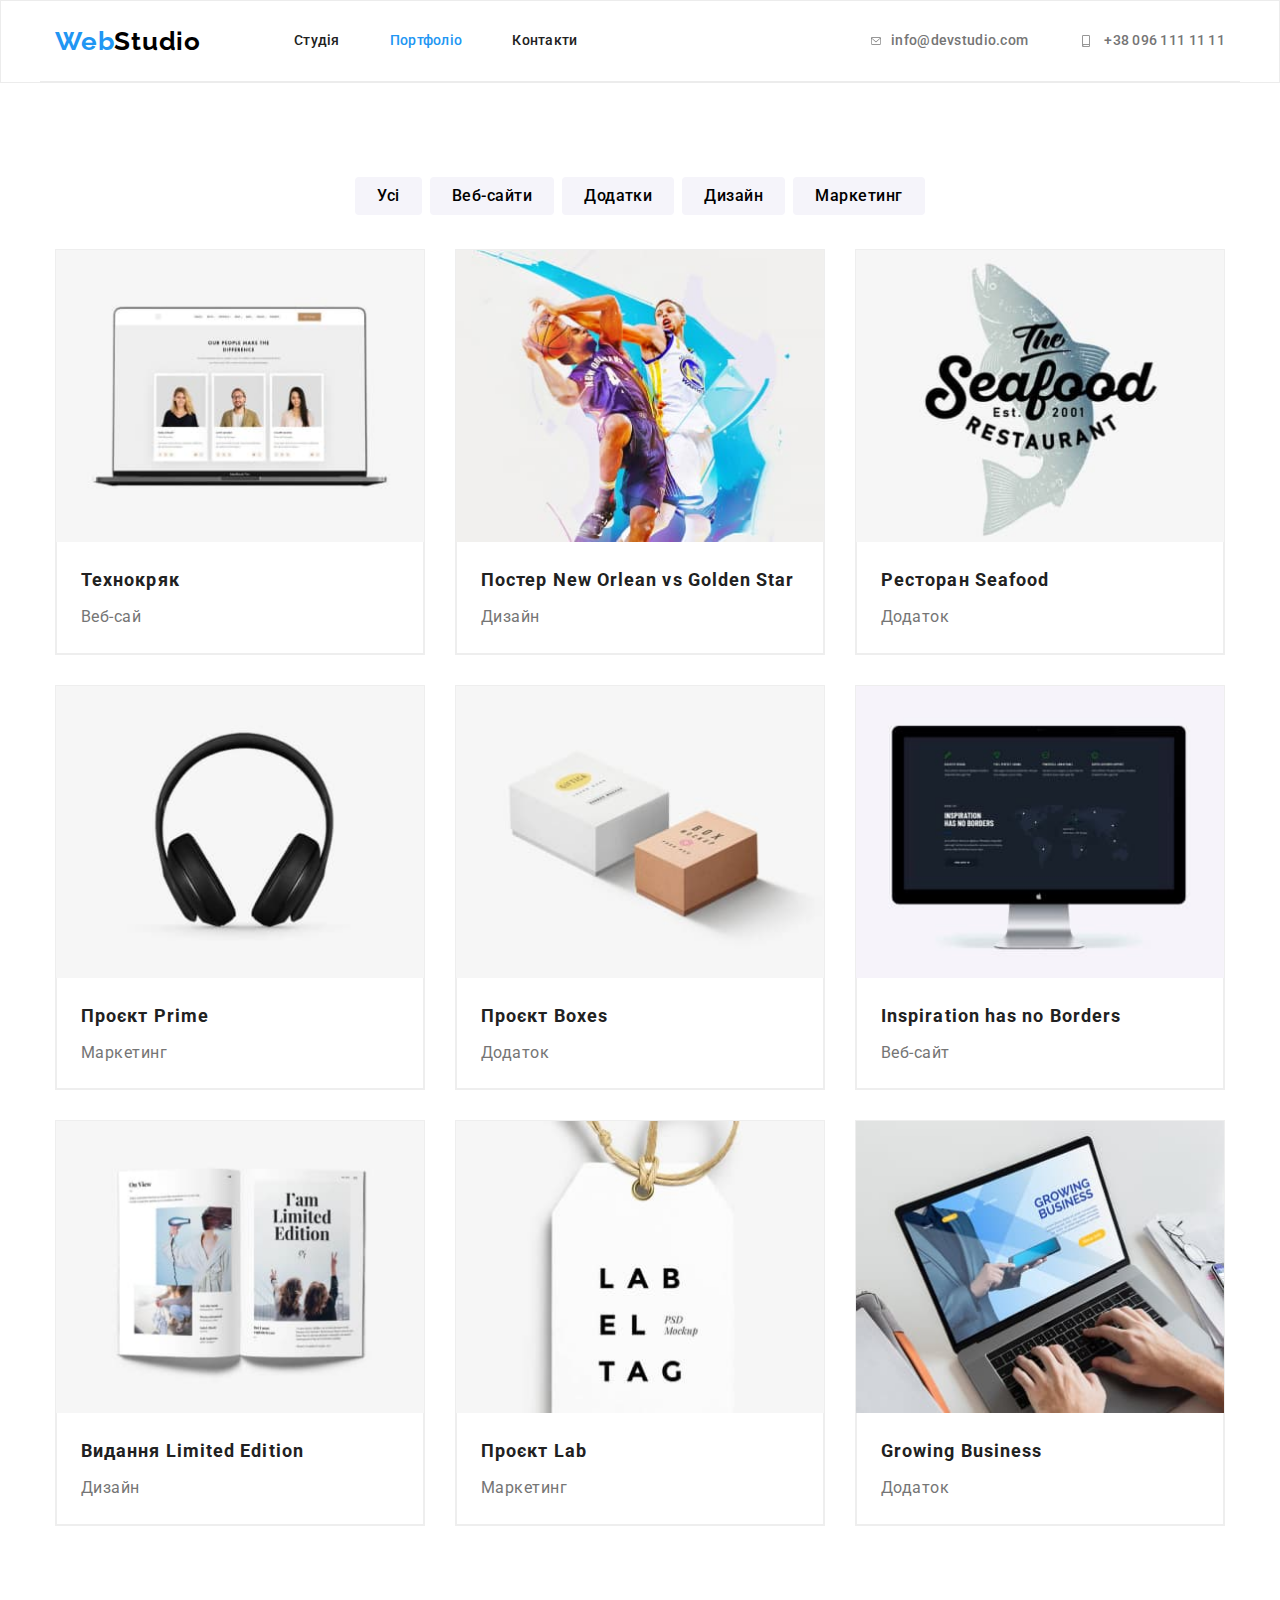
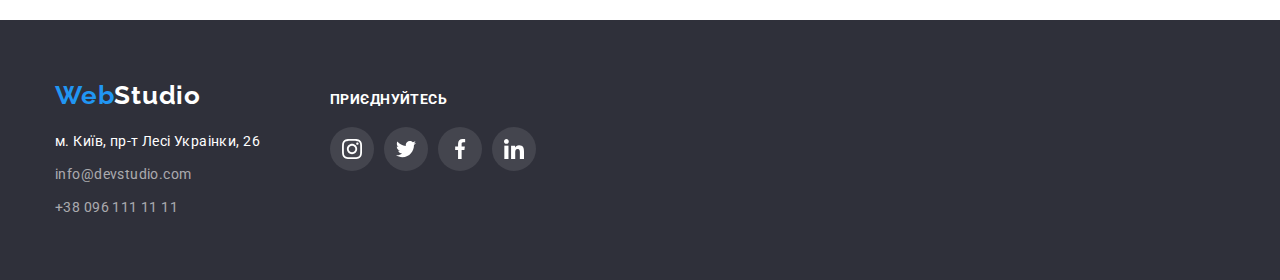
==== portfolio.html @ b40ec52d "save 21.10.22 (12:48)" ====
<!DOCTYPE html>
<html lang="uk">
  <head>
    <meta charset="UTF-8" />
    <meta http-equiv="X-UA-Compatible" content="IE=edge" />
    <meta name="viewport" content="width=device-width, initial-scale=1.0" />
    <title>WebStudio</title>
    <link rel="preconnect" href="https://fonts.googleapis.com" />
    <link rel="preconnect" href="https://fonts.gstatic.com" crossorigin />
    <link
      href="https://fonts.googleapis.com/css2?family=Raleway:wght@700&family=Roboto:wght@400;500;700;900&display=swap"
      rel="stylesheet"
    />
    <link
      rel="stylesheet"
      href="https://cdnjs.cloudflare.com/ajax/libs/modern-normalize/1.1.0/modern-normalize.min.css"
    />
    <link rel="stylesheet" href="./css/styles.css" />
  </head>
  <body>
    <header class="header">
      <div class="container mb0 container-nav portfolio-nav">
        <nav class="nav">
          <a class="logo list" href="/" lang="en"> <span class="logo-left list">Web</span>Studio</a>
          <ul class="site-nav list">
            <li class="item"><a class="link" href="./index.html">Студія</a></li>
            <li class="item"><a class="link-current" href="#">Портфоліо</a></li>
            <li class="item"><a class="link" href="#">Контакти</a></li>
          </ul>
        </nav>
        <ul class="contacts-nav list">
          <li class="item">
            <a class="contacts-link link" href="mailto:info@devstudio.com">
              <svg class="mail-icon" width="10px" height="16px">
                <use href="./images/icon/symbol-defs.svg#icon-envelope"></use>
              </svg>
              info@devstudio.com</a
            >
          </li>
          <li class="item">
            <a class="contacts-link link" href="tel:+380961111111"
              ><svg class="mail-icon" width="16px" height="12px">
                <use href="./images/icon/symbol-defs.svg#icon-smartphone"></use></svg
              >+38 096 111 11 11</a
            >
          </li>
        </ul>
      </div>
    </header>

    <main>
      <section class="portfolio">
        <div class="container">
          <h1 class="portfolio-title-1">Портфоліо</h1>
          <ul class="portfolio-batton-main list">
            <li class="item"><button class="portfolio-button" type="button">Усі</button></li>
            <li class="item"><button class="portfolio-button" type="button">Веб-сайти</button></li>
            <li class="item"><button class="portfolio-button" type="button">Додатки</button></li>
            <li class="item"><button class="portfolio-button" type="button">Дизайн</button></li>
            <li class="item"><button class="portfolio-button" type="button">Маркетинг</button></li>
          </ul>
          <ul class="portfolio-list list">
            <li class="portfolio-item link">
              <a class="portfolio-link" href="#">
                <img src="./images/portfolio/tehnocrack.jpg" alt="Веб-сайт технокряк" width="370" />
                <div class="portfolio-div">
                  <h2 class="portfolio-title">Технокряк</h2>
                  <p class="portfolio-text">Веб-сай</p>
                </div></a
              >
            </li>
            <li class="portfolio-item">
              <a class="portfolio-link" href="#">
                <img
                  src="./images/portfolio/neworlean.jpg"
                  alt="Дизайн постеру new orlean vs golden star"
                  width="370"
                />
                <div class="portfolio-div">
                  <h2 class="portfolio-title">Постер New Orlean vs Golden Star</h2>
                  <p class="portfolio-text">Дизайн</p>
                </div>
              </a>
            </li>
            <li class="portfolio-item">
              <a class="portfolio-link" href="#">
                <img
                  src="./images/portfolio/seafood.jpg"
                  alt="Додаток ресторану Сіафуд"
                  width="370"
                />
                <div class="portfolio-div">
                  <h2 class="portfolio-title">Ресторан Seafood</h2>
                  <p class="portfolio-text">Додаток</p>
                </div></a
              >
            </li>
            <li class="portfolio-item">
              <a class="portfolio-link" href="#">
                <img src="./images/portfolio/prime.jpg" alt="Маркетинг проєкт Прайм" width="370" />
                <div class="portfolio-div">
                  <h2 class="portfolio-title">Проєкт Prime</h2>
                  <p class="portfolio-text">Маркетинг</p>
                </div></a
              >
            </li>
            <li class="portfolio-item">
              <a class="portfolio-link" href="#">
                <img src="./images/portfolio/boxes.jpg" alt="Додаток Боксес" width="370" />
                <div class="portfolio-div">
                  <h2 class="portfolio-title">Проєкт Boxes</h2>
                  <p class="portfolio-text">Додаток</p>
                </div></a
              >
            </li>
            <li class="portfolio-item">
              <a class="portfolio-link" href="#">
                <img
                  src="./images/portfolio/inspiration.jpg"
                  alt="Веб-сайт Натхнення не має кордонів"
                  width="370"
                />
                <div class="portfolio-div">
                  <h2 class="portfolio-title">Inspiration has no Borders</h2>
                  <p class="portfolio-text">Веб-сайт</p>
                </div></a
              >
            </li>
            <li class="portfolio-item">
              <a class="portfolio-link" href="#">
                <img
                  src="./images/portfolio/limitededition.jpg"
                  alt="Дизайн проект з назвою Обмежене видання"
                  width="370"
                />
                <div class="portfolio-div">
                  <h2 class="portfolio-title">Видання Limited Edition</h2>
                  <p class="portfolio-text">Дизайн</p>
                </div></a
              >
            </li>
            <li class="portfolio-item">
              <a class="portfolio-link" href="#">
                <img src="./images/portfolio/lab.jpg" alt="Маркетинг проєкт Лаб" width="370" />
                <div class="portfolio-div">
                  <h2 class="portfolio-title">Проєкт Lab</h2>
                  <p class="portfolio-text">Маркетинг</p>
                </div></a
              >
            </li>
            <li class="portfolio-item">
              <a class="portfolio-link" href="#">
                <img
                  src="./images/portfolio/growingbusiness.jpg"
                  alt="Додаток Зростаючий бізнес"
                  width="370"
                />
                <div class="portfolio-div">
                  <h2 class="portfolio-title">Growing Business</h2>
                  <p class="portfolio-text">Додаток</p>
                </div></a
              >
            </li>
          </ul>
        </div>
      </section>
    </main>

    <footer class="footer">
      <div class="container mb0 footer-position">
        <div>
          <!--Назва компанії-->
          <a href="/" lang="en" class="footer-logo list">
            <span class="logo-left list">Web</span>Studio</a
          >
          <!--Адреса-->
          <address class="address">
            <ul class="footer-list list">
              <li class="item">
                <a
                  class="footer-address link"
                  href="https://goo.gl/maps/CPtrU1FHBa2aNyZL9"
                  target="_blank"
                  rel="noopener noreferrer nofollow"
                  >м. Київ, пр-т Лесі Украінки, 26</a
                >
              </li>
              <li class="item">
                <a class="link" href="mailto:info@devstudio.com">info@devstudio.com</a>
              </li>
              <li class="item"><a class="link" href="tel:+380961111111">+38 096 111 11 11</a></li>
            </ul>
          </address>
        </div>
        <div class="footer-social">
          <p class="foter-social-text">приєднуйтесь</p>
          <div class="social-footer">
            <ul class="social-list-footer list">
              <li>
                <a class="social-link-footer" href="#">
                  <svg class="social-icon-footer" width="20px" height="20px">
                    <use href="./images/icon/symbol-defs.svg#icon-instagram"></use></svg
                ></a>
              </li>
              <li>
                <a class="social-link-footer" href="#">
                  <svg class="social-icon-footer" width="20px" height="20px">
                    <use href="./images/icon/symbol-defs.svg#icon-twitter"></use></svg
                ></a>
              </li>
              <li>
                <a class="social-link-footer" href="#">
                  <svg class="social-icon-footer" width="20px" height="20px">
                    <use href="./images/icon/symbol-defs.svg#icon-facebook"></use></svg
                ></a>
              </li>
              <li>
                <a class="social-link-footer" href="#">
                  <svg class="social-icon-footer" width="20px" height="20px">
                    <use href="./images/icon/symbol-defs.svg#icon-linkedin"></use></svg
                ></a>
              </li>
            </ul>
          </div>
        </div>
      </div>
    </footer>
  </body>
</html>
---- css/styles.css ----
/* основной колір тексту #212121 */
/* другорядний колір тексту #000000 */
/* основной колір фону #FFFFFF */
/* вторичный колір фону #F5F4FA */
/* темный колір фона #2F303A */
/* колір акцента #2196F3 */
/* основной */

:root {
  --primary-text-color: #212121;
  --title-text-color: #757575;
  --accent-color: #2196f3;
  --accent-color-background: #1586e2;
  --text-color-white: #ffffff;
  --text-color-black: #000000;
  --text-color-footer: rgba(255, 255, 255, 0.6);
  --primary-background-color: #ffffff;
  --secondary-background-color: #f5f4fa;
  --dark-background-color: #2f303a;
  --border-portfolio-card: #eeeeee;
  --border-portfolio-header: #ececec;
  --social-icon-color: #afb1b8;
  --social-icon-white-color: #ffffff;
  --primary-font: 'Roboto';
  --logo-font: 'Raleway';
}

body {
  background-color: var(--primary-background-color);
  font-family: var(--primary-font);
}

h1,
h2,
h3,
p,
ul {
  margin-top: 0;
  margin-bottom: 0;
}

img {
  display: block;
  max-width: 100%;
  height: auto;
}

.container {
  margin-left: auto;
  margin-right: auto;
  padding-left: 15px;
  padding-right: 15px;
  width: 1200px;
}

.container-nav .nav {
  display: flex;
  align-items: center;
}

.container-nav {
  display: flex;
  align-items: center;
  justify-content: center;
}

.portfolio-nav {
  display: flex;
  align-items: center;
  justify-content: center;
  border-bottom: 1px solid var(--border-portfolio-header);
}

.mb0 {
  margin-bottom: 0;
}

.header {
  border: 1px solid var(--border-portfolio-header);
}

.nav {
  display: inline-block;
}

/* Logo */

.logo {
  text-decoration: none;
  font-family: var(--logo-font);
  font-weight: 700;
  font-size: 26px;
  line-height: 1.19;
  letter-spacing: 0.03em;
  color: var(--text-color-black);
}

.logo-left {
  text-decoration: none;
  font-family: var(--logo-font);
  font-weight: 700;
  font-size: 26px;
  line-height: 1.19;
  letter-spacing: 0.03em;
  color: var(--accent-color);
}

.list {
  list-style: none;
}

/* site-nav list*/
.site-nav {
  display: flex;
  margin-left: 93px;
  padding-left: 0;
}

.site-nav .item + .item {
  margin-left: 50px;
}

.site-nav .link,
.site-nav .link-current {
  display: block;
  padding-top: 32px;
  padding-bottom: 32px;
}

.site-nav a {
  text-decoration: none;
  font-weight: 500;
  font-size: 14px;
  line-height: 1.14;
  letter-spacing: 0.02em;
  color: var(--primary-text-color);
}

.contacts-nav {
  display: inline-flex;
  align-items: center;
  margin-left: auto;
  padding-left: 0;
  margin-left: auto;
}

.contacts-nav .link {
  display: flex;
  align-items: center;
}

.contacts-link {
  padding-top: 32px;
  padding-bottom: 32px;
  text-decoration: none;
  font-weight: 500;
  font-size: 14px;
  line-height: 1.14;
  letter-spacing: 0.02em;
  color: var(--title-text-color);
}

.mail-icon {
  margin-right: 10px;
  fill: currentColor;
}

.contacts-nav .item + .item {
  margin-left: 50px;
}

.site-nav .link-current,
.contacts-nav .link-current {
  color: var(--accent-color);
}

.site-nav .link:hover,
.site-nav .link:focus {
  color: var(--accent-color);
}

.contacts-nav .link:hover,
.contacts-nav .link:focus {
  color: var(--accent-color);
}

/* Hero */
.hero {
  background-color: var(--dark-background-color);
  background-image: linear-gradient(rgba(47, 48, 58, 0.4), rgba(47, 48, 58, 0.4)),
    url(../images/Hero.jpg);
  background-repeat: no-repeat;
  background-position: 50%;
  text-align: center;
  justify-content: center;
  max-width: 1600px;
  padding-top: 200px;
  padding-bottom: 200px;
  margin-left: auto;
  margin-right: auto;
}

.hero-title {
  font-weight: 900;
  font-size: 44px;
  line-height: 1.36;
  text-transform: uppercase;
  letter-spacing: 0.06em;
  color: var(--text-color-white);
  margin-bottom: 30px;
  max-width: 696px;
  margin-left: auto;
  margin-right: auto;
}

.hero-button {
  font-family: var(--primary-font);
  border: none;
  font-weight: 700;
  font-size: 16px;
  line-height: 1.88;
  letter-spacing: 0.06em;
  color: var(--text-color-white);
  background-color: var(--accent-color);
  border-radius: 4px;
  padding: 10px 32px;
}

.hero .hero-button:hover,
.hero .hero-button:focus {
  color: var(--text-color-white);
  background-color: var(--accent-color-background);
}

/* Features */
.features {
  padding-top: 94px;
  padding-bottom: 94px;
}

.features-main {
  display: flex;
  padding-left: 0;
  justify-content: space-between;
}

.features-list {
  width: 270px;
}

.features-icon {
  display: flex;
  width: 270px;
  height: 120px;
  align-items: center;
  justify-content: center;
  margin-bottom: 30px;
  background-color: var(--secondary-background-color);
}

.features-title {
  position: absolute;
  white-space: nowrap;
  width: 1px;
  height: 1px;
  overflow: hidden;
  border: 0;
  padding: 0;
  clip: rect(0 0 0 0);
  clip-path: inset(50%);
  margin: -1px;
}

.features-name {
  text-transform: uppercase;
  font-weight: 700;
  font-size: 14px;
  line-height: 1.14;
  letter-spacing: 0.03em;
  margin-bottom: 10px;
}

.features-text {
  font-size: 14px;
  line-height: 1.71;
  letter-spacing: 0.03em;
  color: var(--title-text-color);
}

/* Work */
.work {
  padding-bottom: 94px;
}

.work-main {
  display: flex;
  padding: 0;
  gap: 30px;
}

.work-title {
  font-weight: 700;
  font-size: 36px;
  line-height: 1.17;
  letter-spacing: 0.03em;
  margin-bottom: 50px;
  text-align: center;
}

.work-img {
  display: block;
}

/* Team */
.team {
  background-color: var(--secondary-background-color);
  padding-top: 94px;
  padding-bottom: 94px;
}

.team-title {
  font-weight: 700;
  font-size: 36px;
  line-height: 1.17;
  letter-spacing: 0.03em;
  margin-bottom: 50px;
  text-align: center;
}

.team-main {
  display: flex;
  flex-wrap: wrap;
  padding: 0;
  gap: 30px;
}

.team-main .item {
  width: 270px;
  text-align: center;
  background-color: var(--primary-background-color);
  border-radius: 0px 0px 4px 4px;
  box-shadow: 0px 1px 3px rgba(0, 0, 0, 0.12), 0px 1px 1px rgba(0, 0, 0, 0.14),
    0px 2px 1px rgba(0, 0, 0, 0.2);
}

.team-div {
  padding: 30px;
}

.team-name {
  display: inline-block;
  margin-bottom: 10px;
  font-weight: 500;
  font-size: 16px;
  line-height: 1.19;
  letter-spacing: 0.03em;
  color: var(--primary-text-color);
}

.team-text {
  margin-bottom: 16px;
  font-size: 16px;
  line-height: 1.19;
  letter-spacing: 0.03em;
  color: var(--title-text-color);
}

.social {
  padding-bottom: 30px;
  background-color: inherit;
}

.social-list {
  display: flex;
  justify-content: center;
  padding-left: 0;
  gap: 10px;
}

.social-link {
  width: 44px;
  height: 44px;
  display: flex;
  justify-content: center;
  align-items: center;
  border-radius: 50%;
}

.social-icon {
  fill: var(--social-icon-color);
}

.social-link:hover,
.social-link:focus {
  background-color: var(--accent-color);
}

.social-link:hover .social-icon,
.social-link:focus .social-icon {
  fill: var(--social-icon-white-color);
  border-color: var(--social-icon-white-color);
}

/* Постійні клієнти */

.customers {
  padding-top: 70px;
  padding-bottom: 94px;
}

.customers-title {
  font-weight: 700;
  font-size: 36px;
  line-height: 1.17;
  letter-spacing: 0.03em;
  margin-bottom: 50px;
  text-align: center;
}

.customers-main {
  display: flex;
  justify-content: center;
  padding-left: 0;
  gap: 30px;
}

.customers-list {
  width: 170px;
  height: 92px;
}

.customers-link {
  display: flex;
  align-items: center;
  justify-content: center;
  padding: 16px 32px;
  fill: var(--social-icon-color);
  border: 1px solid #afb1b8;
  border-radius: 4px;
}

.customers-link:hover,
.customers-link:focus {
  fill: var(--accent-color);
  border-color: var(--accent-color);
}

/* footer */

.footer {
  background-color: var(--dark-background-color);
  padding-top: 60px;
  padding-bottom: 60px;
}

.footer-position {
  display: flex;
  align-items: baseline;
}

.footer-logo {
  display: flex;
  text-decoration: none;
  font-family: var(--logo-font);
  font-weight: 700;
  font-size: 26px;
  line-height: 1.19;
  letter-spacing: 0.03em;
  color: var(--text-color-white);
}

.address {
  margin-top: 20px;
}

.footer-list .link {
  text-decoration: none;
  font-style: normal;
  font-size: 14px;
  line-height: 1.71;
  letter-spacing: 0.03em;
  color: var(--text-color-footer);
}

.footer-list .footer-address {
  color: var(--text-color-white);
}

.footer-list {
  display: flex;
  flex-direction: column;
  padding-left: 0;
}

.footer-list .item + .item {
  margin-top: 9px;
}

.footer-list .link:hover,
.footer-list .link:focus {
  color: var(--accent-color);
}

.footer-social {
  margin-left: 70px;
}

.foter-social-text {
  font-weight: 700;
  font-size: 14px;
  line-height: 1.14;
  letter-spacing: 0.03em;
  text-transform: uppercase;
  color: var(--text-color-white);
  margin-bottom: 20px;
}

.social-footer {
}

.social-list-footer {
  display: flex;
  justify-content: center;
  padding-left: 0;
  gap: 10px;
}

.social-link-footer {
  width: 44px;
  height: 44px;
  display: flex;
  justify-content: center;
  align-items: center;
  border-radius: 50%;
  background: rgba(255, 255, 255, 0.1);
}

.social-icon-footer {
  fill: var(--social-icon-white-color);
}

.social-link-footer:hover,
.social-link-footer:focus {
  background-color: var(--accent-color);
}

.social-link-footer:hover .social-icon,
.social-link-footer:focus .social-icon {
  border-color: var(--social-icon-white-color);
}

/* Portfolio */
.portfolio {
  margin-top: 94px;
  margin-bottom: 94px;
}

.portfolio-title-1 {
  position: absolute;
  white-space: nowrap;
  width: 1px;
  height: 1px;
  overflow: hidden;
  border: 0;
  padding: 0;
  clip: rect(0 0 0 0);
  clip-path: inset(50%);
  margin: -1px;
}

.portfolio-batton-main {
  display: flex;
  justify-content: center;
  margin-bottom: 34px;
  padding-left: 0;
}

.portfolio-batton-main .item + .item {
  margin-left: 8px;
}

.portfolio-button {
  cursor: pointer;
  font-family: var(--primary-font);
  border: none;
  font-weight: 500;
  font-size: 16px;
  line-height: 1.63;
  letter-spacing: 0.03em;
  background-color: var(--secondary-background-color);
  padding: 6px 22px;
  border-radius: 4px;
}

.portfolio-button:hover,
.portfolio-button:focus {
  background-color: var(--accent-color);
  color: var(--text-color-white);
  box-shadow: 0px 3px 1px rgba(0, 0, 0, 0.1), 0px 1px 2px rgba(0, 0, 0, 0.08),
    0px 2px 2px rgba(0, 0, 0, 0.12);
}

.portfolio-list {
  display: flex;
  flex-wrap: wrap;
  padding: 0;
  margin: 0 -30px -30px 0;
}

.portfolio-link {
  display: block;
  width: 370px;
  text-decoration: none;
  margin-right: 30px;
  margin-bottom: 30px;
  border: 1px solid #eeeeee;
}

.portfolio-link:hover,
.portfolio-link:focus {
  box-shadow: 0px 1px 1px rgba(0, 0, 0, 0.12), 0px 4px 4px rgba(0, 0, 0, 0.06),
    1px 4px 6px rgba(0, 0, 0, 0.16);
}

.portfolio-div {
  padding: 20px 24px;
  border-right: 1px solid var(--border-portfolio-card);
  border-bottom: 1px solid var(--border-portfolio-card);
  border-left: 1px solid var(--border-portfolio-card);
}

.portfolio-title {
  font-weight: 700;
  font-size: 18px;
  line-height: 2;
  letter-spacing: 0.06em;
  margin-bottom: 4px;
  color: var(--primary-text-color);
}

.portfolio-text {
  font-size: 16px;
  line-height: 1.88;
  letter-spacing: 0.03em;
  color: var(--title-text-color);
}
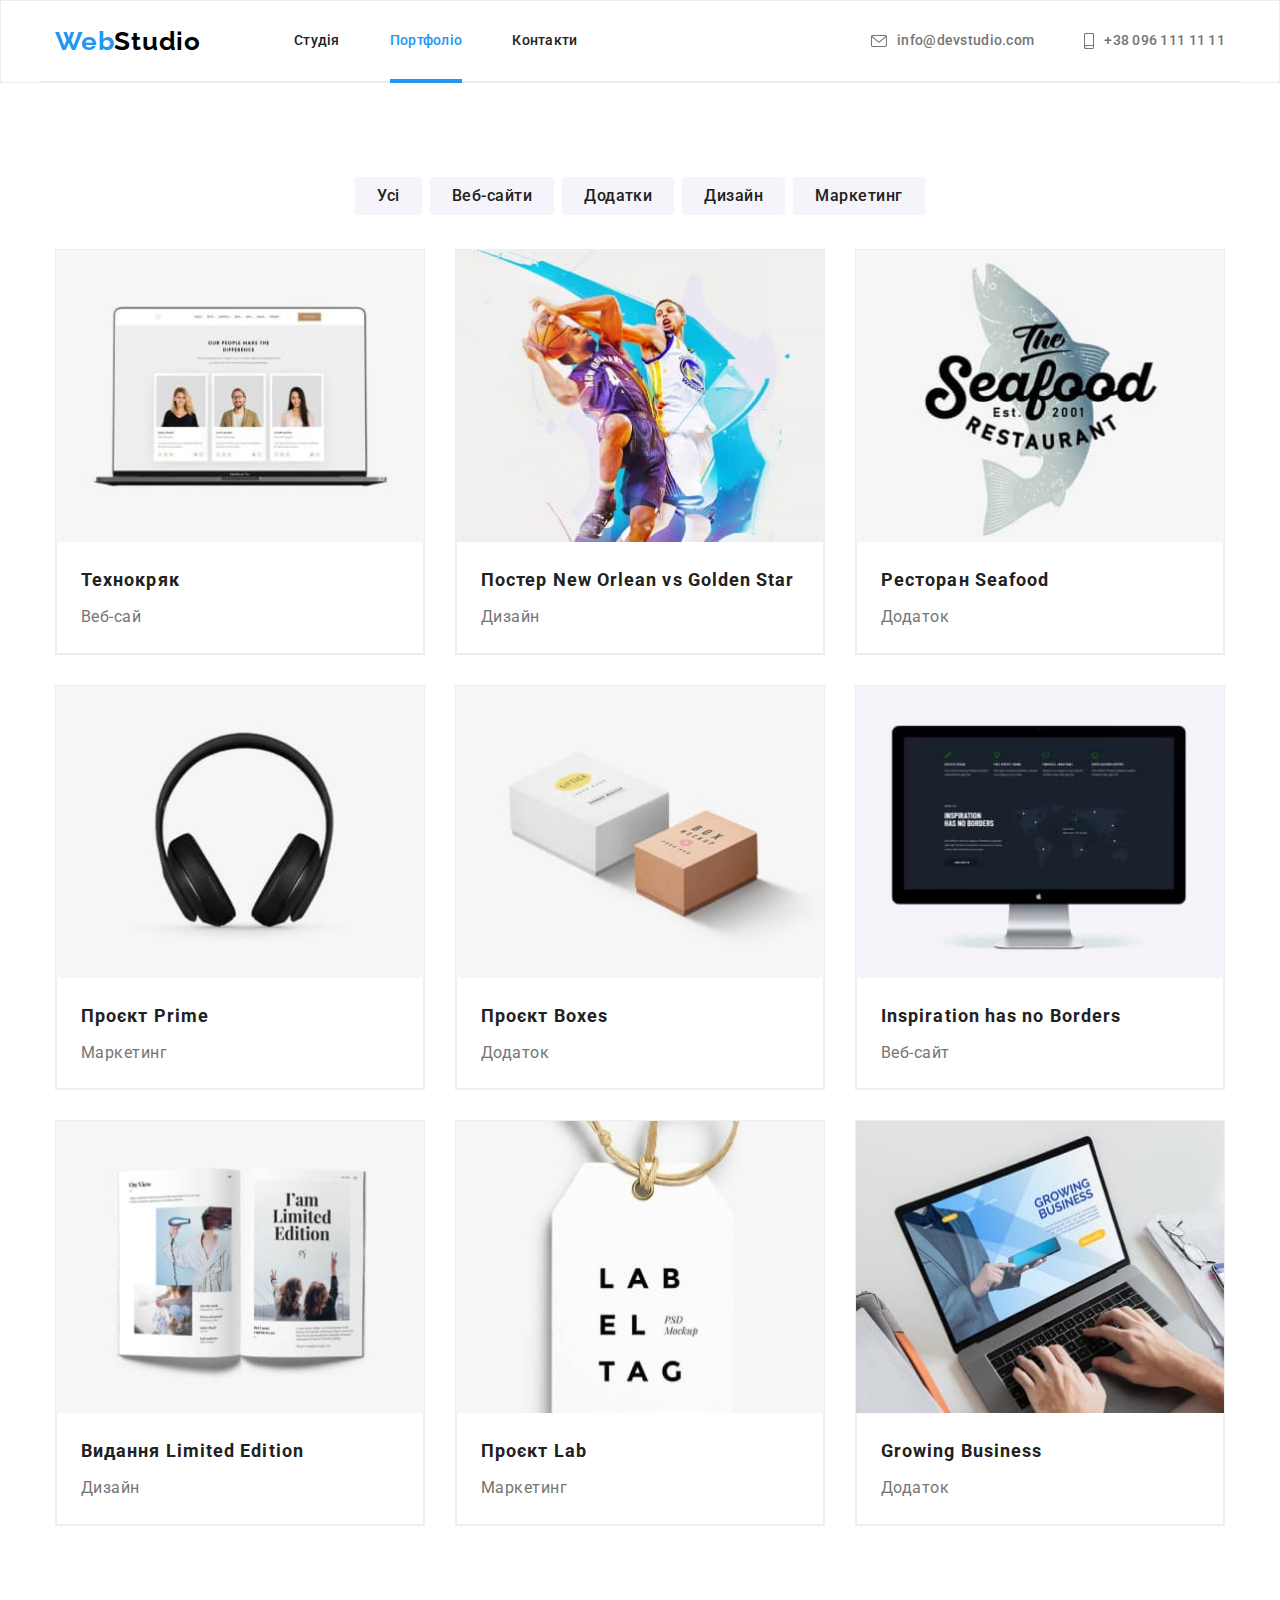
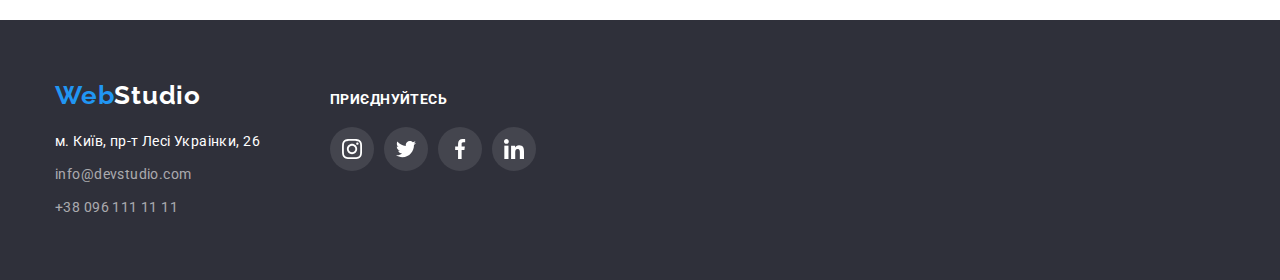
==== commit cfebdb8e: "Додано підкреслення в nav-current" ====
--- a/portfolio.html
+++ b/portfolio.html
@@ -23,15 +23,17 @@
         <nav class="nav">
           <a class="logo list" href="/" lang="en"> <span class="logo-left list">Web</span>Studio</a>
           <ul class="site-nav list">
-            <li class="item"><a class="link" href="./index.html">Студія</a></li>
-            <li class="item"><a class="link-current" href="#">Портфоліо</a></li>
-            <li class="item"><a class="link" href="#">Контакти</a></li>
+            <li class="item">
+              <a class="site-nav-link" href="./index.html">Студія</a>
+            </li>
+            <li class="item"><a class="site-nav-link-current" href="#">Портфоліо</a></li>
+            <li class="item"><a class="site-nav-link" href="#">Контакти</a></li>
           </ul>
         </nav>
         <ul class="contacts-nav list">
           <li class="item">
             <a class="contacts-link link" href="mailto:info@devstudio.com">
-              <svg class="mail-icon" width="10px" height="16px">
+              <svg class="mail-icon" width="16px" height="12px">
                 <use href="./images/icon/symbol-defs.svg#icon-envelope"></use>
               </svg>
               info@devstudio.com</a
@@ -39,7 +41,7 @@
           </li>
           <li class="item">
             <a class="contacts-link link" href="tel:+380961111111"
-              ><svg class="mail-icon" width="16px" height="12px">
+              ><svg class="mail-icon" width="10px" height="16px">
                 <use href="./images/icon/symbol-defs.svg#icon-smartphone"></use></svg
               >+38 096 111 11 11</a
             >
@@ -186,9 +188,11 @@
                 >
               </li>
               <li class="item">
-                <a class="link" href="mailto:info@devstudio.com">info@devstudio.com</a>
-              </li>
-              <li class="item"><a class="link" href="tel:+380961111111">+38 096 111 11 11</a></li>
+                <a class="footer-link" href="mailto:info@devstudio.com">info@devstudio.com</a>
+              </li>
+              <li class="item">
+                <a class="footer-link" href="tel:+380961111111">+38 096 111 11 11</a>
+              </li>
             </ul>
           </address>
         </div>
--- a/css/styles.css
+++ b/css/styles.css
@@ -120,20 +120,51 @@
   margin-left: 50px;
 }
 
-.site-nav .link,
-.site-nav .link-current {
+.site-nav-link {
+  /* position: relative */
   display: block;
   padding-top: 32px;
   padding-bottom: 32px;
-}
-
-.site-nav a {
   text-decoration: none;
   font-weight: 500;
   font-size: 14px;
   line-height: 1.14;
   letter-spacing: 0.02em;
   color: var(--primary-text-color);
+  transition-property: color;
+  transition-duration: 250ms;
+  transition-timing-function: cubic-bezier(0.4, 0, 0.2, 1);
+}
+
+.site-nav-link-current {
+  position: relative;
+  display: block;
+  padding-top: 32px;
+  padding-bottom: 32px;
+  text-decoration: none;
+  font-weight: 500;
+  font-size: 14px;
+  line-height: 1.14;
+  letter-spacing: 0.02em;
+  color: var(--accent-color);
+  transition-property: color;
+  transition-duration: 250ms;
+  transition-timing-function: cubic-bezier(0.4, 0, 0.2, 1);
+}
+
+.site-nav-link:hover,
+.site-nav-link:focus {
+  color: var(--accent-color);
+}
+
+.site-nav-link-current::after {
+  position: absolute;
+  display: flex;
+  bottom: -2px;
+  width: 100%;
+  height: 4px;
+  background-color: currentColor;
+  content: '';
 }
 
 .contacts-nav {
@@ -158,6 +189,9 @@
   line-height: 1.14;
   letter-spacing: 0.02em;
   color: var(--title-text-color);
+  transition-property: color;
+  transition-duration: 250ms;
+  transition-timing-function: cubic-bezier(0.4, 0, 0.2, 1);
 }
 
 .mail-icon {
@@ -169,13 +203,7 @@
   margin-left: 50px;
 }
 
-.site-nav .link-current,
 .contacts-nav .link-current {
-  color: var(--accent-color);
-}
-
-.site-nav .link:hover,
-.site-nav .link:focus {
   color: var(--accent-color);
 }
 
@@ -224,6 +252,9 @@
   background-color: var(--accent-color);
   border-radius: 4px;
   padding: 10px 32px;
+  transition-property: color, background-color;
+  transition-duration: 250ms;
+  transition-timing-function: cubic-bezier(0.4, 0, 0.2, 1);
 }
 
 .hero .hero-button:hover,
@@ -292,13 +323,8 @@
   padding-bottom: 94px;
 }
 
-.work-main {
-  display: flex;
-  padding: 0;
-  gap: 30px;
-}
-
 .work-title {
+  display: block;
   font-weight: 700;
   font-size: 36px;
   line-height: 1.17;
@@ -307,8 +333,31 @@
   text-align: center;
 }
 
-.work-img {
-  display: block;
+.work-main {
+  display: flex;
+  padding-left: 0;
+  gap: 30px;
+}
+
+.work-main .item {
+  position: relative;
+  max-width: 370px;
+  gap: 30px;
+}
+
+.work-img-name {
+  position: absolute;
+  bottom: 0;
+  width: 100%;
+  padding: 27px;
+  font-weight: 700;
+  font-size: 14px;
+  line-height: 1.14;
+  text-align: center;
+  letter-spacing: 0.03em;
+  text-transform: uppercase;
+  color: var(--text-color-white);
+  background: rgba(47, 48, 58, 0.8);
 }
 
 /* Team */
@@ -388,11 +437,17 @@
 
 .social-icon {
   fill: var(--social-icon-color);
+  transition-property: fill;
+  transition-duration: 250ms;
+  transition-timing-function: cubic-bezier(0.4, 0, 0.2, 1);
 }
 
 .social-link:hover,
 .social-link:focus {
   background-color: var(--accent-color);
+  transition-property: background-color;
+  transition-duration: 250ms;
+  transition-timing-function: cubic-bezier(0.4, 0, 0.2, 1);
 }
 
 .social-link:hover .social-icon,
@@ -437,6 +492,9 @@
   fill: var(--social-icon-color);
   border: 1px solid #afb1b8;
   border-radius: 4px;
+  transition-property: fill, border;
+  transition-duration: 250ms;
+  transition-timing-function: cubic-bezier(0.4, 0, 0.2, 1);
 }
 
 .customers-link:hover,
@@ -473,19 +531,6 @@
   margin-top: 20px;
 }
 
-.footer-list .link {
-  text-decoration: none;
-  font-style: normal;
-  font-size: 14px;
-  line-height: 1.71;
-  letter-spacing: 0.03em;
-  color: var(--text-color-footer);
-}
-
-.footer-list .footer-address {
-  color: var(--text-color-white);
-}
-
 .footer-list {
   display: flex;
   flex-direction: column;
@@ -496,8 +541,37 @@
   margin-top: 9px;
 }
 
-.footer-list .link:hover,
-.footer-list .link:focus {
+.footer-address {
+  text-decoration: none;
+  font-style: normal;
+  font-size: 14px;
+  line-height: 1.71;
+  letter-spacing: 0.03em;
+  color: var(--text-color-white);
+  transition-property: color;
+  transition-duration: 250ms;
+  transition-timing-function: cubic-bezier(0.4, 0, 0.2, 1);
+}
+
+.footer-address:hover,
+.footer-address:focus {
+  color: var(--accent-color);
+}
+
+.footer-link {
+  text-decoration: none;
+  font-style: normal;
+  font-size: 14px;
+  line-height: 1.71;
+  letter-spacing: 0.03em;
+  color: var(--text-color-footer);
+  transition-property: color;
+  transition-duration: 250ms;
+  transition-timing-function: cubic-bezier(0.4, 0, 0.2, 1);
+}
+
+.footer-link:hover,
+.footer-link:focus {
   color: var(--accent-color);
 }
 
@@ -532,7 +606,10 @@
   justify-content: center;
   align-items: center;
   border-radius: 50%;
-  background: rgba(255, 255, 255, 0.1);
+  background-color: rgba(255, 255, 255, 0.1);
+  transition-property: background-color;
+  transition-duration: 250ms;
+  transition-timing-function: cubic-bezier(0.4, 0, 0.2, 1);
 }
 
 .social-icon-footer {
@@ -587,9 +664,14 @@
   font-size: 16px;
   line-height: 1.63;
   letter-spacing: 0.03em;
-  background-color: var(--secondary-background-color);
   padding: 6px 22px;
   border-radius: 4px;
+  box-shadow: none;
+  color: var(--primary-text-color);
+  background-color: var(--secondary-background-color);
+  transition: box-shadow, color, background-color;
+  transition-duration: 250ms;
+  transition-timing-function: cubic-bezier(0.4, 0, 0.2, 1);
 }
 
 .portfolio-button:hover,
@@ -614,6 +696,10 @@
   margin-right: 30px;
   margin-bottom: 30px;
   border: 1px solid #eeeeee;
+  box-shadow: none;
+  transition-property: box-shadow;
+  transition-duration: 250ms;
+  transition-timing-function: cubic-bezier(0.4, 0, 0.2, 1);
 }
 
 .portfolio-link:hover,
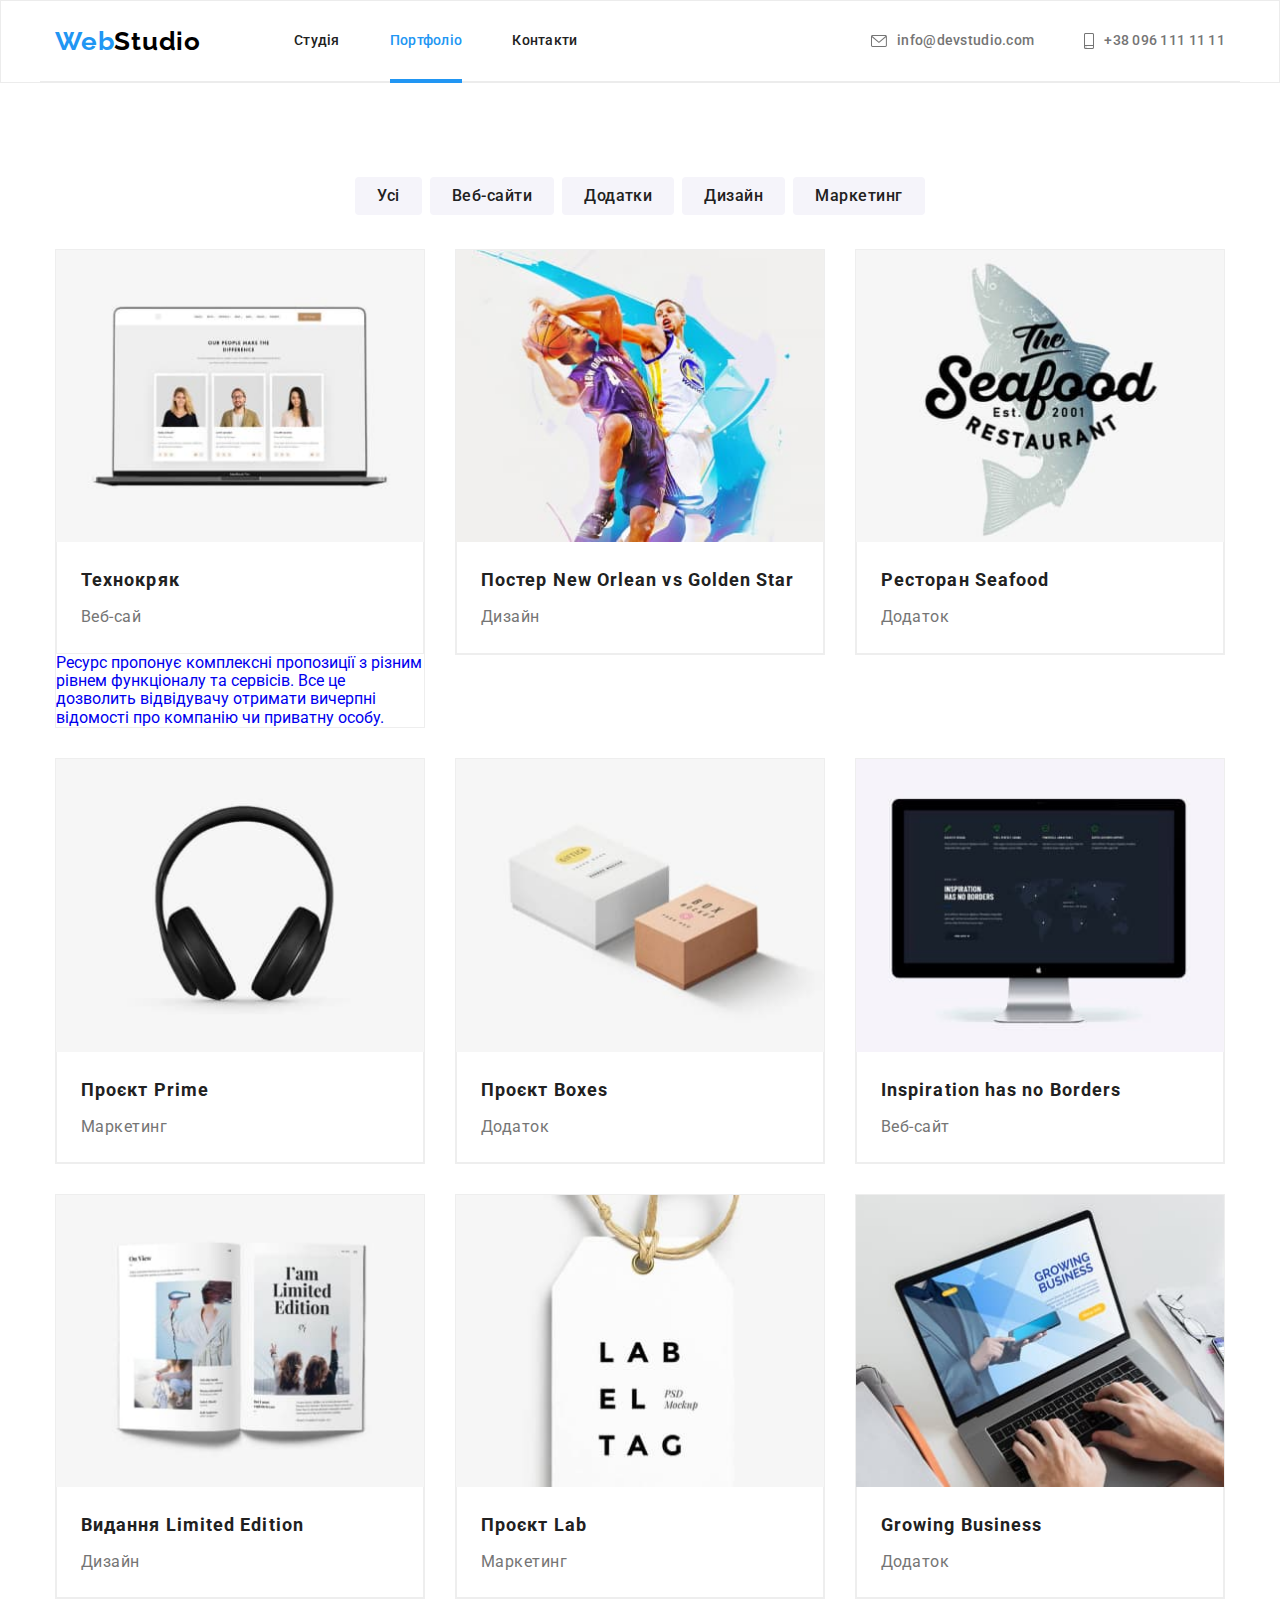
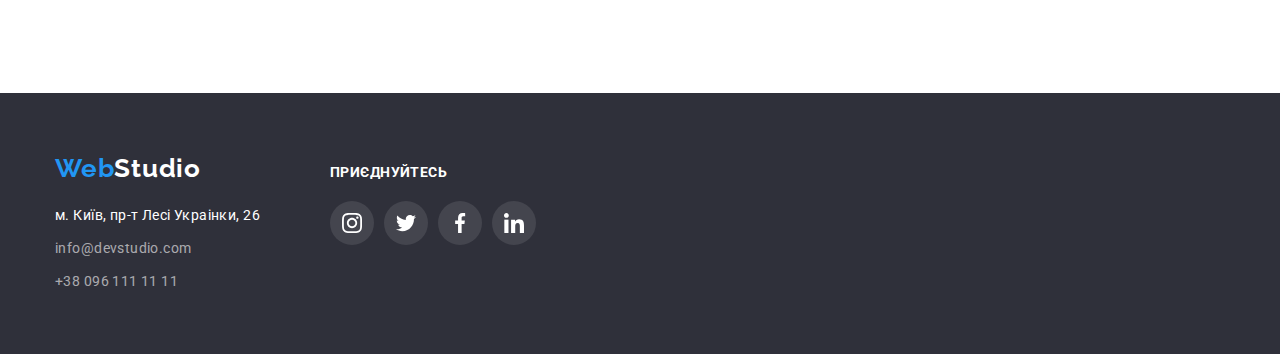
==== commit 5c20984c: "save 23.10.22 (11:48)" ====
--- a/portfolio.html
+++ b/portfolio.html
@@ -68,6 +68,13 @@
                 <div class="portfolio-div">
                   <h2 class="portfolio-title">Технокряк</h2>
                   <p class="portfolio-text">Веб-сай</p>
+                </div>
+                <div class="portfolio-description">
+                  <p class="description-text">
+                    Ресурс пропонує комплексні пропозиції з різним рівнем функціоналу та сервісів.
+                    Все це дозволить відвідувачу отримати вичерпні відомості про компанію чи
+                    приватну особу.
+                  </p>
                 </div></a
               >
             </li>
--- a/css/styles.css
+++ b/css/styles.css
@@ -1,8 +1,8 @@
 /* основной колір тексту #212121 */
 /* другорядний колір тексту #000000 */
-/* основной колір фону #FFFFFF */
-/* вторичный колір фону #F5F4FA */
-/* темный колір фона #2F303A */
+/* основний колір фону #FFFFFF */
+/* другорядний колір фону #F5F4FA */
+/* темный колір фону #2F303A */
 /* колір акцента #2196F3 */
 /* основной */
 
@@ -121,7 +121,6 @@
 }
 
 .site-nav-link {
-  /* position: relative */
   display: block;
   padding-top: 32px;
   padding-bottom: 32px;
@@ -158,8 +157,8 @@
 }
 
 .site-nav-link-current::after {
+  display: block;
   position: absolute;
-  display: flex;
   bottom: -2px;
   width: 100%;
   height: 4px;
@@ -730,3 +729,60 @@
   letter-spacing: 0.03em;
   color: var(--title-text-color);
 }
+
+/*modal*/
+.backdrop {
+  position: fixed;
+  top: 0;
+  left: 0;
+  width: 100%;
+  height: 100%;
+  z-index: 1;
+  /* background-color: rgba(0, 0, 0, 0.2); */
+  background-color: red;
+  transition-property: background-color;
+  transition-duration: 3000ms;
+}
+
+.is-hidden {
+  opacity: 0;
+  visibility: hidden;
+  pointer-events: none;
+  /* transition-property: opacity, visibility;
+  transition-duration: 3000ms; */
+}
+
+.modal {
+  position: absolute;
+  top: 50%;
+  left: 50%;
+  transform: translate(-50%, -50%);
+  width: 528px;
+  height: 581px;
+  background-color: var(--primary-background-color);
+  box-shadow: 0px 1px 3px rgba(0, 0, 0, 0.12), 0px 1px 1px rgba(0, 0, 0, 0.14),
+    0px 2px 1px rgba(0, 0, 0, 0.2);
+  border-radius: 4px;
+  transition-property: background-color, box-shadow;
+  transition-duration: 3000ms;
+}
+
+.modal-close-button {
+  position: absolute;
+  top: 8px;
+  right: 8px;
+  width: 30px;
+  height: 30px;
+  padding: 0;
+  border-radius: 50%;
+  background-color: var(--primary-background-color);
+  border: 1px solid rgba(0, 0, 0, 0.1);
+  cursor: pointer;
+}
+
+.modal-close-icon {
+  position: absolute;
+  top: 50%;
+  left: 50%;
+  transform: translate(-50%, -50%);
+}
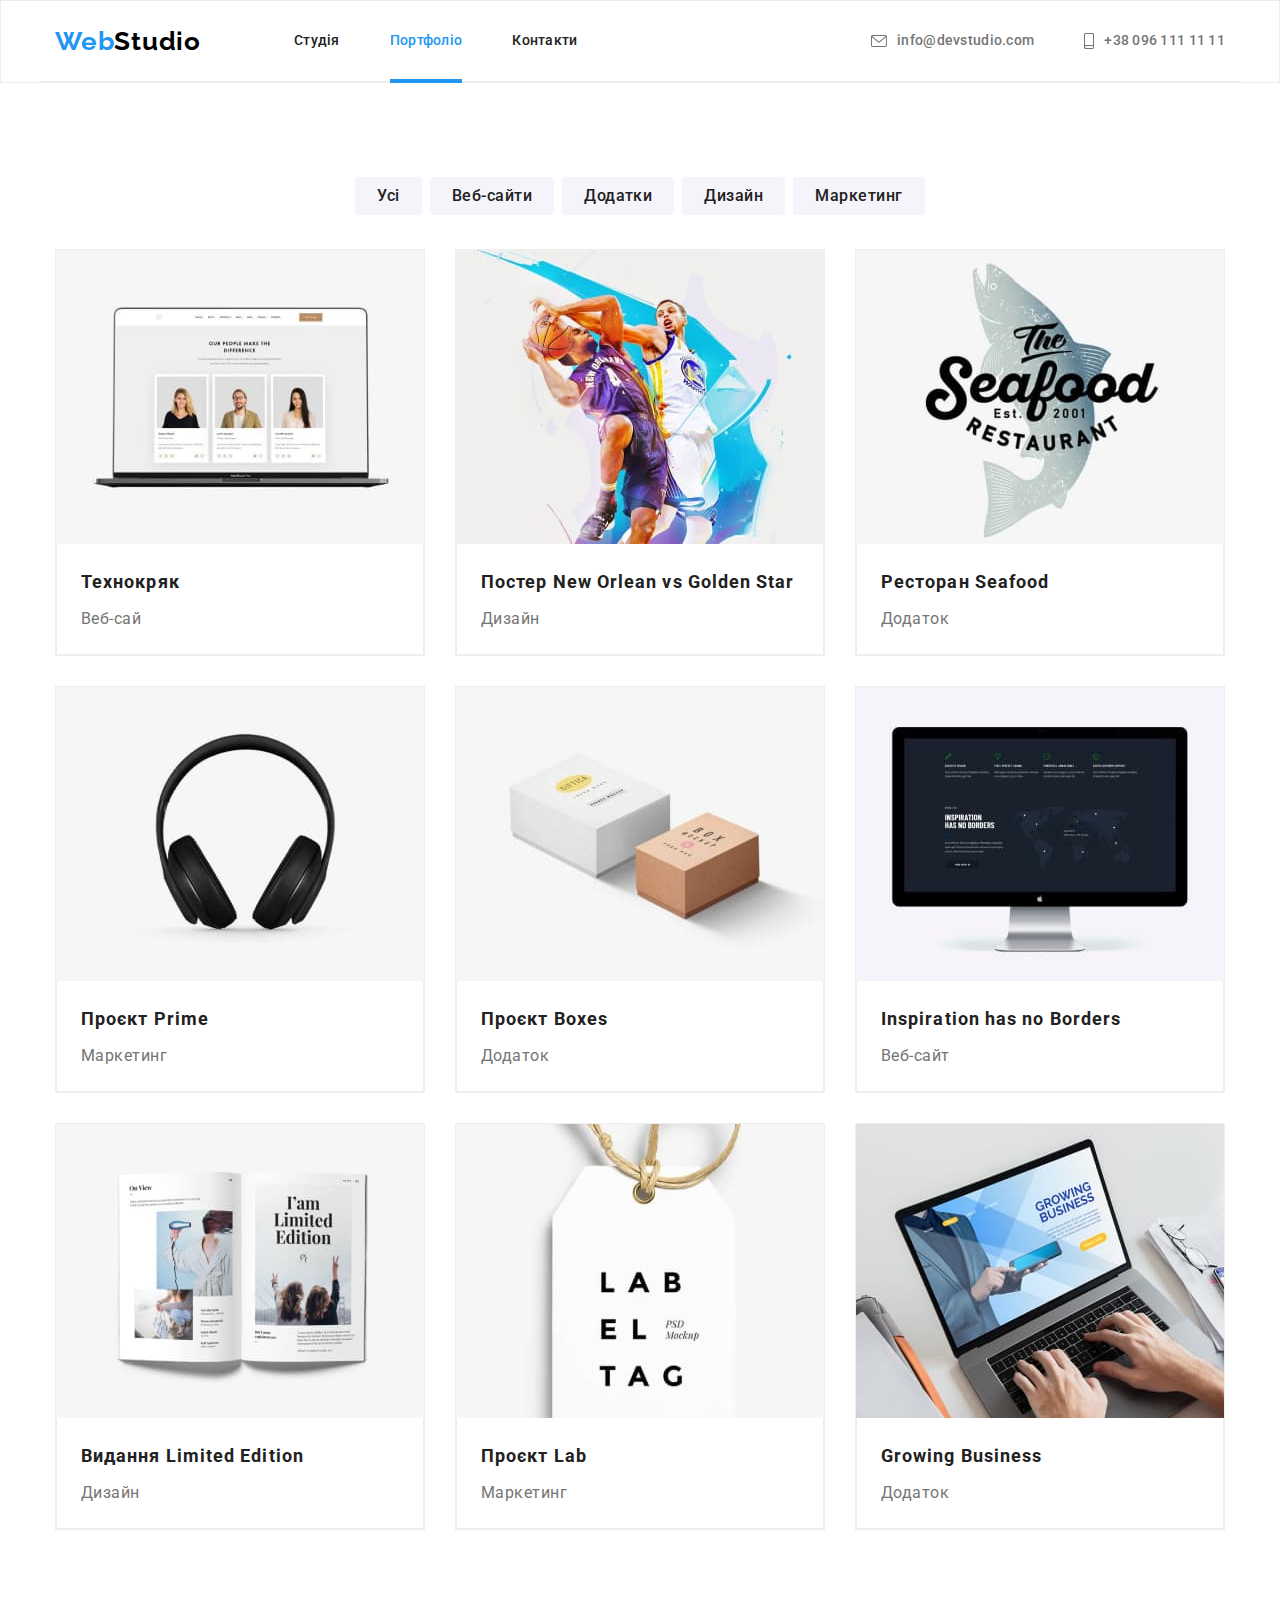
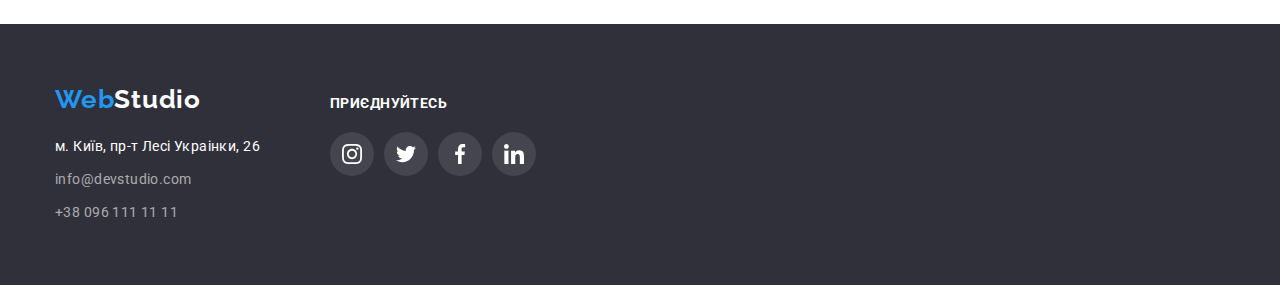
==== commit 4c38ab8d: "save 23.10.22 (23:20)" ====
--- a/portfolio.html
+++ b/portfolio.html
@@ -64,27 +64,40 @@
           <ul class="portfolio-list list">
             <li class="portfolio-item link">
               <a class="portfolio-link" href="#">
-                <img src="./images/portfolio/tehnocrack.jpg" alt="Веб-сайт технокряк" width="370" />
-                <div class="portfolio-div">
-                  <h2 class="portfolio-title">Технокряк</h2>
-                  <p class="portfolio-text">Веб-сай</p>
-                </div>
-                <div class="portfolio-description">
-                  <p class="description-text">
+                <div class="portfolio-img">
+                  <img
+                    src="./images/portfolio/tehnocrack.jpg"
+                    alt="Веб-сайт технокряк"
+                    width="370"
+                  />
+                  <p class="portfolio-description description-text">
                     Ресурс пропонує комплексні пропозиції з різним рівнем функціоналу та сервісів.
                     Все це дозволить відвідувачу отримати вичерпні відомості про компанію чи
                     приватну особу.
                   </p>
-                </div></a
-              >
-            </li>
-            <li class="portfolio-item">
-              <a class="portfolio-link" href="#">
-                <img
-                  src="./images/portfolio/neworlean.jpg"
-                  alt="Дизайн постеру new orlean vs golden star"
-                  width="370"
-                />
+                </div>
+                <div class="portfolio-div">
+                  <h2 class="portfolio-title">Технокряк</h2>
+                  <p class="portfolio-text">Веб-сай</p>
+                </div>
+              </a>
+            </li>
+            <li class="portfolio-item">
+              <a class="portfolio-link" href="#">
+                <div class="portfolio-img">
+                  <img
+                    src="./images/portfolio/neworlean.jpg"
+                    alt="Дизайн постеру new orlean vs golden star"
+                    width="370"
+                  />
+                  <p class="portfolio-description description-text">
+                    Lorem ipsum dolor sit, amet consectetur adipisicing elit. Corrupti expedita
+                    perspiciatis exercitationem, nam, optio unde placeat tempora temporibus libero
+                    incidunt ut dolorum totam, quibusdam corporis cupiditate voluptas sunt quisquam
+                    sit?
+                  </p>
+                </div>
+
                 <div class="portfolio-div">
                   <h2 class="portfolio-title">Постер New Orlean vs Golden Star</h2>
                   <p class="portfolio-text">Дизайн</p>
@@ -93,11 +106,20 @@
             </li>
             <li class="portfolio-item">
               <a class="portfolio-link" href="#">
-                <img
-                  src="./images/portfolio/seafood.jpg"
-                  alt="Додаток ресторану Сіафуд"
-                  width="370"
-                />
+                <div class="portfolio-img">
+                  <img
+                    src="./images/portfolio/seafood.jpg"
+                    alt="Додаток ресторану Сіафуд"
+                    width="370"
+                  />
+                  <p class="portfolio-description description-text">
+                    Lorem ipsum dolor sit, amet consectetur adipisicing elit. Corrupti expedita
+                    perspiciatis exercitationem, nam, optio unde placeat tempora temporibus libero
+                    incidunt ut dolorum totam, quibusdam corporis cupiditate voluptas sunt quisquam
+                    sit?
+                  </p>
+                </div>
+
                 <div class="portfolio-div">
                   <h2 class="portfolio-title">Ресторан Seafood</h2>
                   <p class="portfolio-text">Додаток</p>
@@ -106,7 +128,20 @@
             </li>
             <li class="portfolio-item">
               <a class="portfolio-link" href="#">
-                <img src="./images/portfolio/prime.jpg" alt="Маркетинг проєкт Прайм" width="370" />
+                <div class="portfolio-img">
+                  <img
+                    src="./images/portfolio/prime.jpg"
+                    alt="Маркетинг проєкт Прайм"
+                    width="370"
+                  />
+                  <p class="portfolio-description description-text">
+                    Lorem ipsum dolor sit, amet consectetur adipisicing elit. Corrupti expedita
+                    perspiciatis exercitationem, nam, optio unde placeat tempora temporibus libero
+                    incidunt ut dolorum totam, quibusdam corporis cupiditate voluptas sunt quisquam
+                    sit?
+                  </p>
+                </div>
+
                 <div class="portfolio-div">
                   <h2 class="portfolio-title">Проєкт Prime</h2>
                   <p class="portfolio-text">Маркетинг</p>
@@ -115,7 +150,15 @@
             </li>
             <li class="portfolio-item">
               <a class="portfolio-link" href="#">
-                <img src="./images/portfolio/boxes.jpg" alt="Додаток Боксес" width="370" />
+                <div class="portfolio-img">
+                  <img src="./images/portfolio/boxes.jpg" alt="Додаток Боксес" width="370" />
+                  <p class="portfolio-description description-text">
+                    Lorem ipsum dolor sit, amet consectetur adipisicing elit. Corrupti expedita
+                    perspiciatis exercitationem, nam, optio unde placeat tempora temporibus libero
+                    incidunt ut dolorum totam, quibusdam corporis cupiditate voluptas sunt quisquam
+                    sit?
+                  </p>
+                </div>
                 <div class="portfolio-div">
                   <h2 class="portfolio-title">Проєкт Boxes</h2>
                   <p class="portfolio-text">Додаток</p>
@@ -124,11 +167,20 @@
             </li>
             <li class="portfolio-item">
               <a class="portfolio-link" href="#">
-                <img
-                  src="./images/portfolio/inspiration.jpg"
-                  alt="Веб-сайт Натхнення не має кордонів"
-                  width="370"
-                />
+                <div class="portfolio-img">
+                  <img
+                    src="./images/portfolio/inspiration.jpg"
+                    alt="Веб-сайт Натхнення не має кордонів"
+                    width="370"
+                  />
+                  <p class="portfolio-description description-text">
+                    Lorem ipsum dolor sit, amet consectetur adipisicing elit. Corrupti expedita
+                    perspiciatis exercitationem, nam, optio unde placeat tempora temporibus libero
+                    incidunt ut dolorum totam, quibusdam corporis cupiditate voluptas sunt quisquam
+                    sit?
+                  </p>
+                </div>
+
                 <div class="portfolio-div">
                   <h2 class="portfolio-title">Inspiration has no Borders</h2>
                   <p class="portfolio-text">Веб-сайт</p>
@@ -137,11 +189,20 @@
             </li>
             <li class="portfolio-item">
               <a class="portfolio-link" href="#">
-                <img
-                  src="./images/portfolio/limitededition.jpg"
-                  alt="Дизайн проект з назвою Обмежене видання"
-                  width="370"
-                />
+                <div class="portfolio-img">
+                  <img
+                    src="./images/portfolio/limitededition.jpg"
+                    alt="Дизайн проект з назвою Обмежене видання"
+                    width="370"
+                  />
+                  <p class="portfolio-description description-text">
+                    Lorem ipsum dolor sit, amet consectetur adipisicing elit. Corrupti expedita
+                    perspiciatis exercitationem, nam, optio unde placeat tempora temporibus libero
+                    incidunt ut dolorum totam, quibusdam corporis cupiditate voluptas sunt quisquam
+                    sit?
+                  </p>
+                </div>
+
                 <div class="portfolio-div">
                   <h2 class="portfolio-title">Видання Limited Edition</h2>
                   <p class="portfolio-text">Дизайн</p>
@@ -150,7 +211,16 @@
             </li>
             <li class="portfolio-item">
               <a class="portfolio-link" href="#">
-                <img src="./images/portfolio/lab.jpg" alt="Маркетинг проєкт Лаб" width="370" />
+                <div class="portfolio-img">
+                  <img src="./images/portfolio/lab.jpg" alt="Маркетинг проєкт Лаб" width="370" />
+                  <p class="portfolio-description description-text">
+                    Lorem ipsum dolor sit, amet consectetur adipisicing elit. Corrupti expedita
+                    perspiciatis exercitationem, nam, optio unde placeat tempora temporibus libero
+                    incidunt ut dolorum totam, quibusdam corporis cupiditate voluptas sunt quisquam
+                    sit?
+                  </p>
+                </div>
+
                 <div class="portfolio-div">
                   <h2 class="portfolio-title">Проєкт Lab</h2>
                   <p class="portfolio-text">Маркетинг</p>
@@ -159,11 +229,20 @@
             </li>
             <li class="portfolio-item">
               <a class="portfolio-link" href="#">
-                <img
-                  src="./images/portfolio/growingbusiness.jpg"
-                  alt="Додаток Зростаючий бізнес"
-                  width="370"
-                />
+                <div class="portfolio-img">
+                  <img
+                    src="./images/portfolio/growingbusiness.jpg"
+                    alt="Додаток Зростаючий бізнес"
+                    width="370"
+                  />
+                  <p class="portfolio-description description-text">
+                    Lorem ipsum dolor sit, amet consectetur adipisicing elit. Corrupti expedita
+                    perspiciatis exercitationem, nam, optio unde placeat tempora temporibus libero
+                    incidunt ut dolorum totam, quibusdam corporis cupiditate voluptas sunt quisquam
+                    sit?
+                  </p>
+                </div>
+
                 <div class="portfolio-div">
                   <h2 class="portfolio-title">Growing Business</h2>
                   <p class="portfolio-text">Додаток</p>
--- a/css/styles.css
+++ b/css/styles.css
@@ -9,11 +9,12 @@
 :root {
   --primary-text-color: #212121;
   --title-text-color: #757575;
-  --accent-color: #2196f3;
-  --accent-color-background: #1586e2;
   --text-color-white: #ffffff;
   --text-color-black: #000000;
   --text-color-footer: rgba(255, 255, 255, 0.6);
+  --accent-color: #2196f3;
+  --accent-color-background: #1586e2;
+  --accent-color-background-description: rgba(33, 150, 243, 0.9);
   --primary-background-color: #ffffff;
   --secondary-background-color: #f5f4fa;
   --dark-background-color: #2f303a;
@@ -689,6 +690,7 @@
 }
 
 .portfolio-link {
+  position: relative;
   display: block;
   width: 370px;
   text-decoration: none;
@@ -699,6 +701,7 @@
   transition-property: box-shadow;
   transition-duration: 250ms;
   transition-timing-function: cubic-bezier(0.4, 0, 0.2, 1);
+  overflow: hidden;
 }
 
 .portfolio-link:hover,
@@ -728,6 +731,41 @@
   line-height: 1.88;
   letter-spacing: 0.03em;
   color: var(--title-text-color);
+}
+
+.portfolio-img {
+  position: relative;
+  width: 370px;
+  overflow: hidden;
+}
+
+.portfolio-description {
+  display: flex;
+  position: absolute;
+  top: 0;
+  left: 0;
+  align-items: center;
+  width: 100%;
+  height: 100%;
+  padding: 24px;
+  font-weight: 400;
+  font-size: 18px;
+  line-height: 1.56;
+  letter-spacing: 0.03em;
+  transform: translateY(100.1%);
+  background-color: var(--accent-color-background-description);
+  transition-property: transform, opacity;
+  transition-duration: 250ms;
+  transition-timing-function: cubic-bezier(0.4, 0, 0.2, 1);
+}
+
+.portfolio-link:hover .portfolio-description,
+.portfolio-link:focus .portfolio-description {
+  transform: translateY(0);
+}
+
+.description-text {
+  color: var(--text-color-white);
 }
 
 /*modal*/
@@ -737,19 +775,16 @@
   left: 0;
   width: 100%;
   height: 100%;
-  z-index: 1;
-  /* background-color: rgba(0, 0, 0, 0.2); */
-  background-color: red;
-  transition-property: background-color;
-  transition-duration: 3000ms;
+  background-color: rgba(0, 0, 0, 0.2);
+  transition-property: opacity, visibility;
+  transition-duration: 250ms;
+  transition-timing-function: cubic-bezier(0.4, 0, 0.2, 1);
 }
 
 .is-hidden {
   opacity: 0;
   visibility: hidden;
   pointer-events: none;
-  /* transition-property: opacity, visibility;
-  transition-duration: 3000ms; */
 }
 
 .modal {
@@ -763,8 +798,6 @@
   box-shadow: 0px 1px 3px rgba(0, 0, 0, 0.12), 0px 1px 1px rgba(0, 0, 0, 0.14),
     0px 2px 1px rgba(0, 0, 0, 0.2);
   border-radius: 4px;
-  transition-property: background-color, box-shadow;
-  transition-duration: 3000ms;
 }
 
 .modal-close-button {
